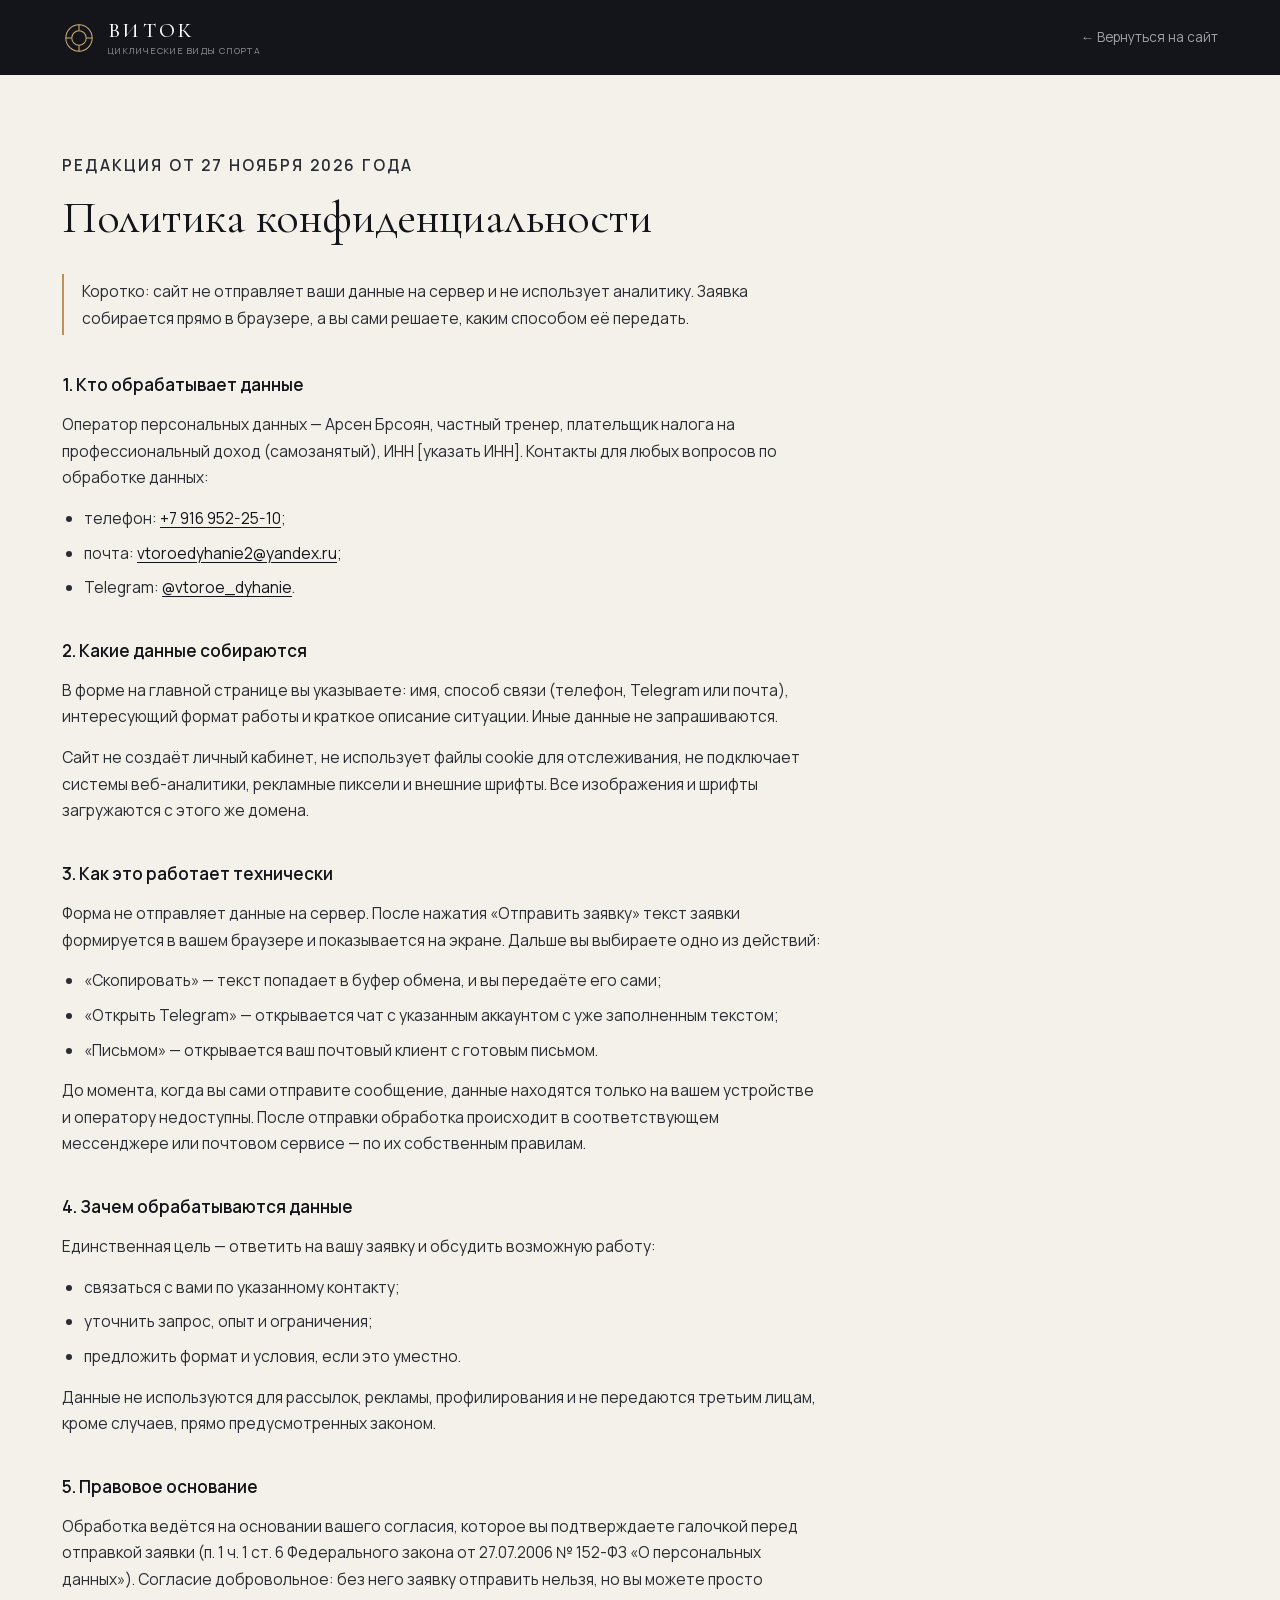
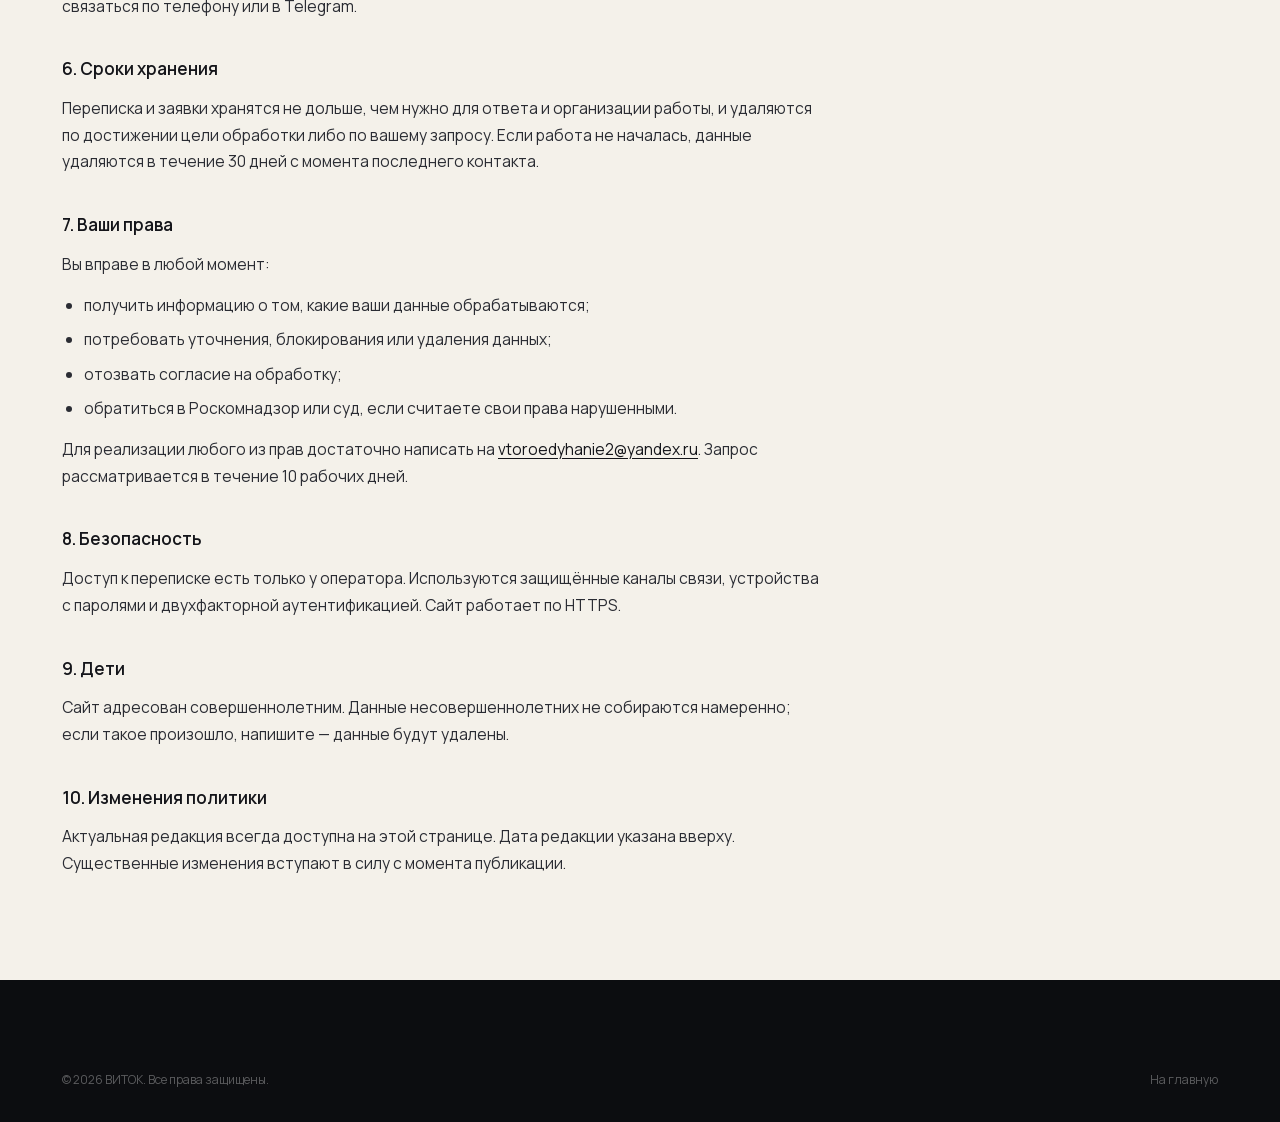
==== privacy.html @ d2809d78 "feat: лендинг ВИТОК — индивидуальная школа циклических видов спорта" ====
<!DOCTYPE html>
<html lang="ru">
<head>
<meta charset="utf-8">
<meta name="viewport" content="width=device-width, initial-scale=1">
<title>Политика конфиденциальности — ВИТОК</title>
<meta name="description" content="Как школа ВИТОК обращается с персональными данными: что собирается, зачем, сколько хранится и как отозвать согласие.">
<meta name="theme-color" content="#101113">
<meta name="robots" content="noindex, follow">
<link rel="icon" href="assets/favicon.svg" type="image/svg+xml">
<link rel="preload" href="assets/fonts/manrope-400-cyr.woff2" as="font" type="font/woff2" crossorigin>
<link rel="preload" href="assets/fonts/cormorant-garamond-400-cyr.woff2" as="font" type="font/woff2" crossorigin>
<link rel="stylesheet" href="assets/fonts/fonts.css">
<link rel="stylesheet" href="assets/css/style.css">
</head>
<body>

<header class="legal-head">
  <div class="wrap">
    <a class="brand" href="index.html" aria-label="ВИТОК — на главную">
      <span class="brand__mark" aria-hidden="true">
        <svg viewBox="0 0 40 40" fill="none" stroke="currentColor" stroke-width="1.2">
          <circle cx="20" cy="20" r="15.5"/>
          <circle cx="20" cy="20" r="8.5"/>
          <path d="M20 4.5v7M20 28.5v7M4.5 20h7M28.5 20h7"/>
        </svg>
      </span>
      <span class="brand__text">
        <span class="brand__name">ВИТОК</span>
        <span class="brand__sub">циклические виды спорта</span>
      </span>
    </a>
    <a class="legal-back" href="index.html">← Вернуться на сайт</a>
  </div>
</header>

<main class="legal" id="main">
  <div class="wrap">
    <div class="legal__body">
      <p class="legal__date">Редакция от 27 ноября 2026 года</p>
      <h1>Политика конфиденциальности</h1>

      <p class="legal__note">
        Коротко: сайт не отправляет ваши данные на сервер и не использует аналитику.
        Заявка собирается прямо в браузере, а вы сами решаете, каким способом её передать.
      </p>

      <h2>1. Кто обрабатывает данные</h2>
      <p>
        Оператор персональных данных — Арсен Брсоян, частный тренер, плательщик налога
        на профессиональный доход (самозанятый), ИНН [указать ИНН]. Контакты для любых
        вопросов по обработке данных:
      </p>
      <ul>
        <li>телефон: <a href="tel:+79169522510">+7 916 952-25-10</a>;</li>
        <li>почта: <a href="mailto:vtoroedyhanie2@yandex.ru">vtoroedyhanie2@yandex.ru</a>;</li>
        <li>Telegram: <a href="https://t.me/vtoroe_dyhanie" target="_blank" rel="noopener">@vtoroe_dyhanie</a>.</li>
      </ul>

      <h2>2. Какие данные собираются</h2>
      <p>
        В форме на главной странице вы указываете: имя, способ связи (телефон, Telegram
        или почта), интересующий формат работы и краткое описание ситуации. Иные данные
        не запрашиваются.
      </p>
      <p>
        Сайт не создаёт личный кабинет, не использует файлы cookie для отслеживания,
        не подключает системы веб-аналитики, рекламные пиксели и внешние шрифты.
        Все изображения и шрифты загружаются с этого же домена.
      </p>

      <h2>3. Как это работает технически</h2>
      <p>
        Форма не отправляет данные на сервер. После нажатия «Отправить заявку» текст
        заявки формируется в вашем браузере и показывается на экране. Дальше вы выбираете
        одно из действий:
      </p>
      <ul>
        <li>«Скопировать» — текст попадает в буфер обмена, и вы передаёте его сами;</li>
        <li>«Открыть Telegram» — открывается чат с указанным аккаунтом с уже заполненным текстом;</li>
        <li>«Письмом» — открывается ваш почтовый клиент с готовым письмом.</li>
      </ul>
      <p>
        До момента, когда вы сами отправите сообщение, данные находятся только на вашем
        устройстве и оператору недоступны. После отправки обработка происходит в
        соответствующем мессенджере или почтовом сервисе — по их собственным правилам.
      </p>

      <h2>4. Зачем обрабатываются данные</h2>
      <p>Единственная цель — ответить на вашу заявку и обсудить возможную работу:</p>
      <ul>
        <li>связаться с вами по указанному контакту;</li>
        <li>уточнить запрос, опыт и ограничения;</li>
        <li>предложить формат и условия, если это уместно.</li>
      </ul>
      <p>
        Данные не используются для рассылок, рекламы, профилирования и не передаются
        третьим лицам, кроме случаев, прямо предусмотренных законом.
      </p>

      <h2>5. Правовое основание</h2>
      <p>
        Обработка ведётся на основании вашего согласия, которое вы подтверждаете галочкой
        перед отправкой заявки (п. 1 ч. 1 ст. 6 Федерального закона от 27.07.2006 № 152-ФЗ
        «О персональных данных»). Согласие добровольное: без него заявку отправить нельзя,
        но вы можете просто связаться по телефону или в Telegram.
      </p>

      <h2>6. Сроки хранения</h2>
      <p>
        Переписка и заявки хранятся не дольше, чем нужно для ответа и организации работы,
        и удаляются по достижении цели обработки либо по вашему запросу. Если работа не
        началась, данные удаляются в течение 30 дней с момента последнего контакта.
      </p>

      <h2>7. Ваши права</h2>
      <p>Вы вправе в любой момент:</p>
      <ul>
        <li>получить информацию о том, какие ваши данные обрабатываются;</li>
        <li>потребовать уточнения, блокирования или удаления данных;</li>
        <li>отозвать согласие на обработку;</li>
        <li>обратиться в Роскомнадзор или суд, если считаете свои права нарушенными.</li>
      </ul>
      <p>
        Для реализации любого из прав достаточно написать на
        <a href="mailto:vtoroedyhanie2@yandex.ru">vtoroedyhanie2@yandex.ru</a>. Запрос
        рассматривается в течение 10 рабочих дней.
      </p>

      <h2>8. Безопасность</h2>
      <p>
        Доступ к переписке есть только у оператора. Используются защищённые каналы связи,
        устройства с паролями и двухфакторной аутентификацией. Сайт работает по HTTPS.
      </p>

      <h2>9. Дети</h2>
      <p>
        Сайт адресован совершеннолетним. Данные несовершеннолетних не собираются
        намеренно; если такое произошло, напишите — данные будут удалены.
      </p>

      <h2>10. Изменения политики</h2>
      <p>
        Актуальная редакция всегда доступна на этой странице. Дата редакции указана вверху.
        Существенные изменения вступают в силу с момента публикации.
      </p>
    </div>
  </div>
</main>

<footer class="footer">
  <div class="wrap">
    <div class="footer__bottom">
      <p>© 2026 ВИТОК. Все права защищены.</p>
      <a href="index.html">На главную</a>
    </div>
  </div>
</footer>

</body>
</html>
---- assets/fonts/fonts.css ----
@font-face {
  font-family: 'Cormorant Garamond';
  font-style: normal;
  font-weight: 300;
  font-display: swap;
  src: url('../fonts/cormorant-garamond-300-cyr.woff2') format('woff2');
  unicode-range: U+0301, U+0400-045F, U+0490-0491, U+04B0-04B1, U+2116;
}

@font-face {
  font-family: 'Cormorant Garamond';
  font-style: normal;
  font-weight: 300;
  font-display: swap;
  src: url('../fonts/cormorant-garamond-300-lat.woff2') format('woff2');
  unicode-range: U+0000-00FF, U+0131, U+0152-0153, U+02BB-02BC, U+02C6, U+02DA, U+02DC, U+0304, U+0308, U+0329, U+2000-206F, U+20AC, U+2122, U+2191, U+2193, U+2212, U+2215, U+FEFF, U+FFFD;
}

@font-face {
  font-family: 'Cormorant Garamond';
  font-style: normal;
  font-weight: 400;
  font-display: swap;
  src: url('../fonts/cormorant-garamond-400-cyr.woff2') format('woff2');
  unicode-range: U+0301, U+0400-045F, U+0490-0491, U+04B0-04B1, U+2116;
}

@font-face {
  font-family: 'Cormorant Garamond';
  font-style: normal;
  font-weight: 400;
  font-display: swap;
  src: url('../fonts/cormorant-garamond-400-lat.woff2') format('woff2');
  unicode-range: U+0000-00FF, U+0131, U+0152-0153, U+02BB-02BC, U+02C6, U+02DA, U+02DC, U+0304, U+0308, U+0329, U+2000-206F, U+20AC, U+2122, U+2191, U+2193, U+2212, U+2215, U+FEFF, U+FFFD;
}

@font-face {
  font-family: 'Cormorant Garamond';
  font-style: normal;
  font-weight: 500;
  font-display: swap;
  src: url('../fonts/cormorant-garamond-500-cyr.woff2') format('woff2');
  unicode-range: U+0301, U+0400-045F, U+0490-0491, U+04B0-04B1, U+2116;
}

@font-face {
  font-family: 'Cormorant Garamond';
  font-style: normal;
  font-weight: 500;
  font-display: swap;
  src: url('../fonts/cormorant-garamond-500-lat.woff2') format('woff2');
  unicode-range: U+0000-00FF, U+0131, U+0152-0153, U+02BB-02BC, U+02C6, U+02DA, U+02DC, U+0304, U+0308, U+0329, U+2000-206F, U+20AC, U+2122, U+2191, U+2193, U+2212, U+2215, U+FEFF, U+FFFD;
}

@font-face {
  font-family: 'Cormorant Garamond';
  font-style: normal;
  font-weight: 600;
  font-display: swap;
  src: url('../fonts/cormorant-garamond-600-cyr.woff2') format('woff2');
  unicode-range: U+0301, U+0400-045F, U+0490-0491, U+04B0-04B1, U+2116;
}

@font-face {
  font-family: 'Cormorant Garamond';
  font-style: normal;
  font-weight: 600;
  font-display: swap;
  src: url('../fonts/cormorant-garamond-600-lat.woff2') format('woff2');
  unicode-range: U+0000-00FF, U+0131, U+0152-0153, U+02BB-02BC, U+02C6, U+02DA, U+02DC, U+0304, U+0308, U+0329, U+2000-206F, U+20AC, U+2122, U+2191, U+2193, U+2212, U+2215, U+FEFF, U+FFFD;
}

@font-face {
  font-family: 'Manrope';
  font-style: normal;
  font-weight: 300;
  font-display: swap;
  src: url('../fonts/manrope-300-cyr.woff2') format('woff2');
  unicode-range: U+0301, U+0400-045F, U+0490-0491, U+04B0-04B1, U+2116;
}

@font-face {
  font-family: 'Manrope';
  font-style: normal;
  font-weight: 300;
  font-display: swap;
  src: url('../fonts/manrope-300-lat.woff2') format('woff2');
  unicode-range: U+0000-00FF, U+0131, U+0152-0153, U+02BB-02BC, U+02C6, U+02DA, U+02DC, U+0304, U+0308, U+0329, U+2000-206F, U+20AC, U+2122, U+2191, U+2193, U+2212, U+2215, U+FEFF, U+FFFD;
}

@font-face {
  font-family: 'Manrope';
  font-style: normal;
  font-weight: 400;
  font-display: swap;
  src: url('../fonts/manrope-400-cyr.woff2') format('woff2');
  unicode-range: U+0301, U+0400-045F, U+0490-0491, U+04B0-04B1, U+2116;
}

@font-face {
  font-family: 'Manrope';
  font-style: normal;
  font-weight: 400;
  font-display: swap;
  src: url('../fonts/manrope-400-lat.woff2') format('woff2');
  unicode-range: U+0000-00FF, U+0131, U+0152-0153, U+02BB-02BC, U+02C6, U+02DA, U+02DC, U+0304, U+0308, U+0329, U+2000-206F, U+20AC, U+2122, U+2191, U+2193, U+2212, U+2215, U+FEFF, U+FFFD;
}

@font-face {
  font-family: 'Manrope';
  font-style: normal;
  font-weight: 500;
  font-display: swap;
  src: url('../fonts/manrope-500-cyr.woff2') format('woff2');
  unicode-range: U+0301, U+0400-045F, U+0490-0491, U+04B0-04B1, U+2116;
}

@font-face {
  font-family: 'Manrope';
  font-style: normal;
  font-weight: 500;
  font-display: swap;
  src: url('../fonts/manrope-500-lat.woff2') format('woff2');
  unicode-range: U+0000-00FF, U+0131, U+0152-0153, U+02BB-02BC, U+02C6, U+02DA, U+02DC, U+0304, U+0308, U+0329, U+2000-206F, U+20AC, U+2122, U+2191, U+2193, U+2212, U+2215, U+FEFF, U+FFFD;
}

@font-face {
  font-family: 'Manrope';
  font-style: normal;
  font-weight: 600;
  font-display: swap;
  src: url('../fonts/manrope-600-cyr.woff2') format('woff2');
  unicode-range: U+0301, U+0400-045F, U+0490-0491, U+04B0-04B1, U+2116;
}

@font-face {
  font-family: 'Manrope';
  font-style: normal;
  font-weight: 600;
  font-display: swap;
  src: url('../fonts/manrope-600-lat.woff2') format('woff2');
  unicode-range: U+0000-00FF, U+0131, U+0152-0153, U+02BB-02BC, U+02C6, U+02DA, U+02DC, U+0304, U+0308, U+0329, U+2000-206F, U+20AC, U+2122, U+2191, U+2193, U+2212, U+2215, U+FEFF, U+FFFD;
}

@font-face {
  font-family: 'Manrope';
  font-style: normal;
  font-weight: 700;
  font-display: swap;
  src: url('../fonts/manrope-700-cyr.woff2') format('woff2');
  unicode-range: U+0301, U+0400-045F, U+0490-0491, U+04B0-04B1, U+2116;
}

@font-face {
  font-family: 'Manrope';
  font-style: normal;
  font-weight: 700;
  font-display: swap;
  src: url('../fonts/manrope-700-lat.woff2') format('woff2');
  unicode-range: U+0000-00FF, U+0131, U+0152-0153, U+02BB-02BC, U+02C6, U+02DA, U+02DC, U+0304, U+0308, U+0329, U+2000-206F, U+20AC, U+2122, U+2191, U+2193, U+2212, U+2215, U+FEFF, U+FFFD;
}
---- assets/css/style.css ----
/* ВИТОК — школа циклических видов спорта */

:root {
  --ink: #14151a;
  --ink-2: #1b1d23;
  --ink-3: #23262d;
  --paper: #f4f1ea;
  --paper-2: #eae5da;
  --brass: #b8925a;
  --brass-l: #d0ac74;
  --text: #2a2c33;
  --muted: #6b6f7a;
  --muted-l: #9aa0ab;
  --line: rgba(20, 21, 26, 0.12);
  --line-l: rgba(255, 255, 255, 0.12);
  --wrap: 1220px;
  --serif: 'Cormorant Garamond', 'Times New Roman', serif;
  --sans: 'Manrope', -apple-system, BlinkMacSystemFont, 'Segoe UI', sans-serif;
}

* { box-sizing: border-box; }

html { scroll-behavior: smooth; }

body {
  margin: 0;
  background: var(--paper);
  color: var(--text);
  font-family: var(--sans);
  font-size: 17px;
  line-height: 1.65;
  font-weight: 400;
  -webkit-font-smoothing: antialiased;
  overflow-x: hidden;
}

img { max-width: 100%; display: block; }

a { color: inherit; text-decoration: none; }

button { font: inherit; cursor: pointer; }

::selection { background: var(--brass); color: #fff; }

.skip {
  position: absolute;
  left: -9999px;
  top: 0;
  background: var(--ink);
  color: #fff;
  padding: 12px 20px;
  z-index: 999;
}
.skip:focus { left: 12px; top: 12px; }

/* ---------- Типографика ---------- */

.eyebrow {
  font-size: 11px;
  letter-spacing: 0.22em;
  text-transform: uppercase;
  color: var(--brass);
  font-weight: 600;
  margin: 0 0 22px;
}

.eyebrow--light { color: var(--brass-l); }

.h2 {
  font-family: var(--serif);
  font-weight: 400;
  font-size: clamp(30px, 4vw, 52px);
  line-height: 1.1;
  letter-spacing: -0.01em;
  margin: 0;
  color: var(--ink);
}

.section--dark .h2 { color: #fff; }

.section__lead {
  max-width: 620px;
  margin: 24px 0 0;
  color: var(--muted);
  font-size: 17px;
  line-height: 1.7;
}

.section--dark .section__lead { color: var(--muted-l); }

/* ---------- Сетка ---------- */

.wrap {
  width: 100%;
  max-width: var(--wrap);
  margin: 0 auto;
  padding: 0 32px;
}

.wrap--narrow { max-width: 900px; }

.section {
  padding: clamp(72px, 9vw, 132px) 0;
  position: relative;
}

.section--dark {
  background: var(--ink);
  color: #d8dae0;
}

.section--dark .card p { color: var(--muted-l); }

.section--paper { background: var(--paper-2); }

.section__head { margin-bottom: clamp(44px, 5vw, 72px); }

/* ---------- Хедер ---------- */

.header {
  position: fixed;
  inset: 0 0 auto 0;
  z-index: 100;
  transition: background 0.35s ease, box-shadow 0.35s ease, border-color 0.35s ease;
  border-bottom: 1px solid transparent;
}

.header__inner {
  max-width: var(--wrap);
  margin: 0 auto;
  padding: 20px 32px;
  display: flex;
  align-items: center;
  gap: 32px;
  transition: padding 0.35s ease;
}

.header.is-solid {
  background: rgba(20, 21, 26, 0.94);
  backdrop-filter: blur(14px);
  border-bottom-color: var(--line-l);
}

.header.is-solid .header__inner { padding-top: 13px; padding-bottom: 13px; }

.brand {
  display: flex;
  align-items: center;
  gap: 12px;
  color: #fff;
  flex-shrink: 0;
}

.brand__mark {
  width: 34px;
  height: 34px;
  color: var(--brass-l);
  flex-shrink: 0;
}

.brand__mark svg { width: 100%; height: 100%; }

.brand__text { display: flex; flex-direction: column; line-height: 1; }

.brand__name {
  font-family: var(--serif);
  font-size: 21px;
  letter-spacing: 0.16em;
  font-weight: 500;
}

.brand__sub {
  font-size: 9px;
  letter-spacing: 0.14em;
  text-transform: uppercase;
  color: rgba(255, 255, 255, 0.5);
  margin-top: 5px;
}

.nav {
  display: flex;
  align-items: center;
  gap: 26px;
  margin-left: auto;
}

.nav a {
  font-size: 13.5px;
  color: rgba(255, 255, 255, 0.72);
  transition: color 0.2s;
  letter-spacing: 0.01em;
}

.nav a:hover { color: #fff; }

.nav__cta {
  border: 1px solid rgba(208, 172, 116, 0.55);
  padding: 10px 20px;
  color: var(--brass-l) !important;
  transition: background 0.25s, color 0.25s;
  font-size: 13px !important;
}

.nav__cta:hover {
  background: var(--brass);
  color: #fff !important;
  border-color: var(--brass);
}

.header__phone {
  color: rgba(255, 255, 255, 0.62);
  font-size: 13.5px;
  white-space: nowrap;
  letter-spacing: 0.02em;
}

.burger {
  display: none;
  width: 44px;
  height: 44px;
  border: 0;
  background: none;
  padding: 0;
  position: relative;
  margin-left: auto;
}

.burger span {
  position: absolute;
  left: 11px;
  right: 11px;
  height: 1px;
  background: #fff;
  transition: transform 0.3s, opacity 0.3s;
}

.burger span:first-child { top: 19px; }
.burger span:last-child { top: 25px; }

.burger[aria-expanded="true"] span:first-child { transform: translateY(3px) rotate(45deg); }
.burger[aria-expanded="true"] span:last-child { transform: translateY(-3px) rotate(-45deg); }

/* ---------- Hero ---------- */

.hero {
  position: relative;
  min-height: 100svh;
  display: flex;
  align-items: flex-end;
  padding: 160px 0 56px;
  overflow: hidden;
  background: var(--ink);
}

.hero__media {
  position: absolute;
  inset: 0;
}

.hero__media img {
  width: 100%;
  height: 100%;
  object-fit: cover;
  object-position: center 42%;
  transform: scale(1.04);
  animation: heroZoom 24s ease-out forwards;
}

@keyframes heroZoom {
  from { transform: scale(1.12); }
  to { transform: scale(1); }
}

.hero__veil {
  position: absolute;
  inset: 0;
  background:
    linear-gradient(180deg, rgba(12, 13, 16, 0.82) 0%, rgba(12, 13, 16, 0.38) 34%, rgba(12, 13, 16, 0.72) 78%, rgba(12, 13, 16, 0.95) 100%),
    linear-gradient(90deg, rgba(12, 13, 16, 0.78) 0%, rgba(12, 13, 16, 0.15) 62%, rgba(12, 13, 16, 0.5) 100%);
}

.hero__inner {
  position: relative;
  z-index: 2;
  max-width: var(--wrap);
  margin: 0 auto;
  padding: 0 32px;
  width: 100%;
}

.hero__title {
  font-family: var(--serif);
  font-weight: 400;
  font-size: clamp(38px, 6.6vw, 86px);
  line-height: 1.02;
  letter-spacing: -0.02em;
  color: #fff;
  margin: 0 0 30px;
  max-width: 15ch;
}

.hero__lead {
  max-width: 560px;
  color: rgba(255, 255, 255, 0.78);
  font-size: clamp(15px, 1.4vw, 18px);
  line-height: 1.65;
  margin: 0 0 38px;
}

.hero__actions {
  display: flex;
  gap: 14px;
  flex-wrap: wrap;
  margin-bottom: 64px;
}

.hero__stats {
  display: grid;
  grid-template-columns: repeat(4, 1fr);
  gap: 24px;
  margin: 0;
  padding-top: 30px;
  border-top: 1px solid rgba(255, 255, 255, 0.16);
  max-width: 860px;
}

.hero__stats dt {
  font-family: var(--serif);
  font-size: clamp(24px, 2.4vw, 34px);
  color: var(--brass-l);
  line-height: 1;
  margin-bottom: 8px;
}

.hero__stats dd {
  margin: 0;
  font-size: 12.5px;
  color: rgba(255, 255, 255, 0.55);
  line-height: 1.45;
}

.hero__scroll {
  position: absolute;
  right: 32px;
  bottom: 56px;
  z-index: 2;
  display: flex;
  flex-direction: column;
  align-items: center;
  gap: 12px;
  color: rgba(255, 255, 255, 0.4);
  font-size: 10px;
  letter-spacing: 0.2em;
  text-transform: uppercase;
}

.hero__scroll i {
  display: block;
  width: 1px;
  height: 56px;
  background: linear-gradient(180deg, var(--brass-l), transparent);
  animation: scrollLine 2.4s ease-in-out infinite;
}

@keyframes scrollLine {
  0%, 100% { opacity: 0.3; transform: scaleY(0.7); transform-origin: top; }
  50% { opacity: 1; transform: scaleY(1); transform-origin: top; }
}

/* ---------- Кнопки ---------- */

.btn {
  display: inline-flex;
  align-items: center;
  justify-content: center;
  gap: 10px;
  padding: 16px 32px;
  font-size: 14px;
  letter-spacing: 0.04em;
  border: 1px solid transparent;
  transition: background 0.25s, color 0.25s, border-color 0.25s, transform 0.25s;
  white-space: nowrap;
  text-align: center;
}

.btn--brass {
  background: var(--brass);
  color: #fff;
  border-color: var(--brass);
}

.btn--brass:hover { background: #a37e4a; border-color: #a37e4a; }

.btn--ghost {
  border-color: rgba(255, 255, 255, 0.34);
  color: #fff;
}

.btn--ghost:hover { background: rgba(255, 255, 255, 0.1); border-color: rgba(255, 255, 255, 0.6); }

.btn--line {
  border-color: var(--line);
  color: var(--ink);
}

.btn--line:hover { background: var(--ink); color: #fff; border-color: var(--ink); }

.btn--wide { width: 100%; }

/* ---------- Секция «кому» ---------- */

.split {
  display: grid;
  grid-template-columns: 1.15fr 0.85fr;
  gap: clamp(32px, 5vw, 80px);
}

.split__label {
  font-size: 11px;
  letter-spacing: 0.2em;
  text-transform: uppercase;
  color: var(--brass);
  font-weight: 600;
  margin: 0 0 26px;
  padding-bottom: 14px;
  border-bottom: 1px solid var(--line);
}

.check, .cross { list-style: none; margin: 0; padding: 0; }

.check li, .cross li {
  position: relative;
  padding-left: 30px;
  margin-bottom: 18px;
  font-size: 16.5px;
  line-height: 1.55;
}

.check li::before {
  content: "";
  position: absolute;
  left: 0;
  top: 10px;
  width: 14px;
  height: 1px;
  background: var(--brass);
}

.cross li { color: var(--muted); }

.cross li::before {
  content: "—";
  position: absolute;
  left: 0;
  top: 0;
  color: var(--muted-l);
}

.split__col--muted { padding-left: clamp(0px, 3vw, 44px); border-left: 1px solid var(--line); }

.split__note {
  margin: 30px 0 0;
  font-size: 15px;
  color: var(--muted);
  line-height: 1.6;
  padding-left: 30px;
  border-left: 2px solid var(--brass);
}

/* ---------- Сетки карточек ---------- */

.grid { display: grid; gap: 1px; background: var(--line-l); }

.section--dark .grid { background: rgba(255, 255, 255, 0.1); }

.grid--3 { grid-template-columns: repeat(3, 1fr); }
.grid--2 { grid-template-columns: repeat(2, 1fr); }

.card {
  background: var(--ink);
  padding: clamp(28px, 3vw, 44px);
  transition: background 0.3s;
}

.card--dark { background: var(--ink); }

.card--dark:hover { background: var(--ink-2); }

.card__num {
  display: block;
  font-family: var(--serif);
  font-size: 15px;
  color: var(--brass);
  letter-spacing: 0.1em;
  margin-bottom: 22px;
}

.card h3 {
  font-family: var(--serif);
  font-weight: 400;
  font-size: clamp(21px, 2vw, 26px);
  line-height: 1.25;
  margin: 0 0 14px;
  color: #fff;
  letter-spacing: -0.005em;
}

.card p {
  margin: 0;
  font-size: 15px;
  line-height: 1.65;
}

/* ---------- Таблица параллелей ---------- */

.table {
  border-top: 1px solid var(--line);
}

.table__row {
  display: grid;
  grid-template-columns: 1fr 1fr;
  gap: 32px;
  padding: 20px 0;
  border-bottom: 1px solid var(--line);
  font-size: 15.5px;
  align-items: baseline;
}

.table__row span:first-child {
  font-family: var(--serif);
  font-size: clamp(17px, 1.6vw, 21px);
  color: var(--ink);
}

.table__row span:last-child { color: var(--muted); }

.table__row--head {
  padding: 0 0 14px;
  border-bottom: 0;
  font-size: 10.5px;
  letter-spacing: 0.2em;
  text-transform: uppercase;
  color: var(--brass);
  font-weight: 600;
}

.table__row--head span {
  font-family: var(--sans) !important;
  font-size: 10.5px !important;
  color: var(--brass) !important;
  letter-spacing: 0.2em;
}

.table__foot {
  margin: 34px 0 0;
  font-family: var(--serif);
  font-size: clamp(19px, 2vw, 26px);
  line-height: 1.4;
  color: var(--ink);
  max-width: 720px;
}

/* ---------- Дисциплины ---------- */

.disc {
  display: grid;
  gap: clamp(20px, 3vw, 34px);
}

.disc__item {
  display: grid;
  grid-template-columns: 1fr 1fr;
  background: var(--paper);
  overflow: hidden;
  min-height: 340px;
}

.disc__item:nth-child(even) .disc__media { order: 2; }

.disc__media {
  position: relative;
  overflow: hidden;
  background: var(--ink-2);
}

.disc__media img {
  width: 100%;
  height: 100%;
  object-fit: cover;
  transition: transform 0.9s cubic-bezier(0.2, 0.6, 0.2, 1);
}

.disc__item:hover .disc__media img { transform: scale(1.05); }

.disc__place {
  position: absolute;
  left: 16px;
  bottom: 16px;
  z-index: 2;
  margin: 0;
  padding: 7px 12px;
  font-size: 11px;
  font-weight: 600;
  letter-spacing: 0.14em;
  text-transform: uppercase;
  color: #f4f1ea;
  background: rgba(20, 21, 26, 0.72);
  backdrop-filter: blur(6px);
  pointer-events: none;
}

.disc__body {
  padding: clamp(28px, 4vw, 60px);
  display: flex;
  flex-direction: column;
  justify-content: center;
}

.disc__body h3 {
  font-family: var(--serif);
  font-weight: 400;
  font-size: clamp(26px, 3vw, 40px);
  margin: 0 0 18px;
  line-height: 1.1;
  color: var(--ink);
}

.disc__body p {
  margin: 0 0 16px;
  font-size: 16px;
  line-height: 1.65;
  color: var(--muted);
  max-width: 46ch;
}

.disc__meta {
  margin: 0 !important;
  font-size: 12px !important;
  letter-spacing: 0.16em;
  text-transform: uppercase;
  color: var(--brass) !important;
  font-weight: 600;
  padding-top: 18px;
  border-top: 1px solid var(--line);
  max-width: 100% !important;
}

/* ---------- Шаги ---------- */

.steps {
  list-style: none;
  margin: 0;
  padding: 0;
  border-top: 1px solid var(--line);
}

.steps__item {
  display: grid;
  grid-template-columns: 90px 1fr;
  gap: clamp(16px, 3vw, 48px);
  padding: clamp(28px, 3.4vw, 44px) 0;
  border-bottom: 1px solid var(--line);
}

.steps__num {
  font-family: var(--serif);
  font-size: 15px;
  color: var(--brass);
  letter-spacing: 0.12em;
  padding-top: 6px;
}

.steps__body h3 {
  font-family: var(--serif);
  font-weight: 400;
  font-size: clamp(22px, 2.4vw, 30px);
  margin: 0 0 8px;
  color: var(--ink);
  line-height: 1.2;
}

.steps__time {
  font-size: 11.5px;
  letter-spacing: 0.14em;
  text-transform: uppercase;
  color: var(--muted-l);
  margin: 0 0 16px;
}

.steps__body p:last-child {
  margin: 0;
  color: var(--muted);
  font-size: 16px;
  line-height: 1.68;
  max-width: 68ch;
}

.method__note {
  margin-top: clamp(40px, 5vw, 64px);
  padding: clamp(28px, 3.4vw, 44px);
  background: var(--ink);
  color: #d8dae0;
}

.method__note h3 {
  font-family: var(--serif);
  font-weight: 400;
  font-size: clamp(21px, 2.2vw, 28px);
  color: #fff;
  margin: 0 0 26px;
}

.method__cols {
  display: grid;
  grid-template-columns: 1fr 1fr;
  gap: 24px 48px;
}

.check--tight li { color: var(--muted-l); font-size: 15px; margin-bottom: 14px; }

/* ---------- Цены ---------- */

.prices {
  display: grid;
  grid-template-columns: repeat(3, 1fr);
  gap: 20px;
  align-items: start;
}

.price {
  background: var(--paper);
  padding: clamp(28px, 3vw, 40px);
  border: 1px solid rgba(20, 21, 26, 0.09);
  display: flex;
  flex-direction: column;
  height: 100%;
  position: relative;
  transition: transform 0.3s, box-shadow 0.3s;
}

.price:hover { transform: translateY(-3px); box-shadow: 0 20px 50px -28px rgba(20, 21, 26, 0.45); }

.price--feature {
  background: var(--ink);
  color: #d8dae0;
  border-color: var(--ink);
}

.price__badge {
  position: absolute;
  top: -11px;
  left: clamp(28px, 3vw, 40px);
  background: var(--brass);
  color: #fff;
  font-size: 10px;
  letter-spacing: 0.16em;
  text-transform: uppercase;
  padding: 5px 12px;
  margin: 0;
  font-weight: 600;
}

.price__name {
  font-family: var(--serif);
  font-weight: 400;
  font-size: 27px;
  margin: 0 0 18px;
  color: var(--ink);
  line-height: 1.1;
}

.price--feature .price__name { color: #fff; }

.price__sum {
  font-family: var(--serif);
  font-size: clamp(32px, 3.4vw, 44px);
  line-height: 1;
  margin: 0 0 8px;
  color: var(--brass);
}

.price__term {
  font-size: 13px;
  color: var(--muted);
  margin: 0 0 26px;
  padding-bottom: 24px;
  border-bottom: 1px solid var(--line);
}

.price--feature .price__term { color: var(--muted-l); border-bottom-color: var(--line-l); }

.price__list {
  list-style: none;
  margin: 0 0 30px;
  padding: 0;
  flex: 1;
}

.price__list li {
  position: relative;
  padding-left: 22px;
  font-size: 14.5px;
  line-height: 1.55;
  margin-bottom: 13px;
  color: var(--muted);
}

.price--feature .price__list li { color: var(--muted-l); }

.price__list li::before {
  content: "";
  position: absolute;
  left: 0;
  top: 9px;
  width: 9px;
  height: 1px;
  background: var(--brass);
}

.price--feature .btn--brass { border-color: var(--brass); }

.prices__foot {
  display: grid;
  grid-template-columns: 1fr 1fr;
  gap: 24px 48px;
  margin-top: clamp(36px, 4vw, 52px);
  padding-top: 30px;
  border-top: 1px solid var(--line);
}

.prices__foot p {
  margin: 0;
  font-size: 14.5px;
  line-height: 1.6;
  color: var(--muted);
}

.prices__foot strong { color: var(--ink); font-weight: 600; }

/* ---------- Обо мне ---------- */

.about {
  display: grid;
  grid-template-columns: 0.85fr 1.15fr;
  gap: clamp(32px, 5vw, 76px);
  align-items: start;
}

.about__media { position: sticky; top: 110px; }

.about__media img {
  width: 100%;
  aspect-ratio: 4 / 5;
  object-fit: cover;
  object-position: center 30%;
  filter: saturate(0.95);
}

.about__caption {
  font-size: 11.5px;
  letter-spacing: 0.14em;
  text-transform: uppercase;
  color: var(--muted-l);
  margin: 16px 0 0;
}

.about__body .h2 { margin-bottom: 28px; }

.about__body > p {
  color: var(--muted);
  font-size: 16.5px;
  line-height: 1.72;
  margin: 0 0 18px;
  max-width: 62ch;
}

.about__facts {
  display: grid;
  grid-template-columns: 1fr 1fr;
  gap: 1px;
  background: var(--line);
  margin: 34px 0 0;
  border: 1px solid var(--line);
}

.about__facts > div { background: var(--paper); padding: 22px 24px; }

.about__facts dt {
  font-family: var(--serif);
  font-size: 30px;
  color: var(--brass);
  line-height: 1;
  margin-bottom: 8px;
}

.about__facts dd {
  margin: 0;
  font-size: 13px;
  color: var(--muted);
  line-height: 1.5;
}

.about__note {
  font-size: 13.5px !important;
  color: var(--muted-l) !important;
  border-left: 2px solid var(--line);
  padding-left: 16px;
  margin-top: 28px !important;
}

/* ---------- Принципы ---------- */

.principles {
  display: grid;
  grid-template-columns: repeat(3, 1fr);
  gap: 1px;
  background: rgba(255, 255, 255, 0.1);
}

.principles__item {
  background: var(--ink);
  padding: clamp(24px, 2.6vw, 36px);
  transition: background 0.3s;
}

.principles__item:hover { background: var(--ink-2); }

.principles__item span {
  display: block;
  font-family: var(--serif);
  font-size: clamp(20px, 2vw, 25px);
  color: #fff;
  margin-bottom: 10px;
  text-decoration: line-through;
  text-decoration-color: var(--brass);
  text-decoration-thickness: 1px;
}

.principles__item p {
  margin: 0;
  font-size: 14.5px;
  line-height: 1.6;
  color: var(--muted-l);
}

/* ---------- FAQ ---------- */

.faq { border-top: 1px solid var(--line); }

.faq__item { border-bottom: 1px solid var(--line); }

.faq__q {
  width: 100%;
  background: none;
  border: 0;
  padding: 24px 44px 24px 0;
  text-align: left;
  display: flex;
  align-items: baseline;
  justify-content: space-between;
  gap: 24px;
  font-family: var(--serif);
  font-size: clamp(18px, 1.9vw, 23px);
  color: var(--ink);
  line-height: 1.35;
  position: relative;
  transition: color 0.2s;
}

.faq__q:hover { color: var(--brass); }

.faq__q i {
  position: absolute;
  right: 6px;
  top: 50%;
  width: 13px;
  height: 13px;
  margin-top: -6px;
  flex-shrink: 0;
}

.faq__q i::before,
.faq__q i::after {
  content: "";
  position: absolute;
  background: var(--brass);
  transition: transform 0.3s, opacity 0.3s;
}

.faq__q i::before { left: 0; right: 0; top: 6px; height: 1px; }
.faq__q i::after { top: 0; bottom: 0; left: 6px; width: 1px; }

.faq__q[aria-expanded="true"] i::after { transform: scaleY(0); opacity: 0; }

.faq__a {
  overflow: hidden;
  max-height: 0;
  transition: max-height 0.42s cubic-bezier(0.3, 0.7, 0.2, 1);
}

.faq__a p {
  margin: 0;
  padding: 0 60px 28px 0;
  color: var(--muted);
  font-size: 16px;
  line-height: 1.7;
  max-width: 70ch;
}

/* ---------- Контакт ---------- */

.section--contact {
  background: var(--ink);
  color: #d8dae0;
  position: relative;
  overflow: hidden;
}

.section--contact::before {
  content: "";
  position: absolute;
  right: -160px;
  top: -160px;
  width: 520px;
  height: 520px;
  border: 1px solid rgba(184, 146, 90, 0.16);
  border-radius: 50%;
  pointer-events: none;
}

.section--contact::after {
  content: "";
  position: absolute;
  right: -60px;
  top: -60px;
  width: 320px;
  height: 320px;
  border: 1px solid rgba(184, 146, 90, 0.1);
  border-radius: 50%;
  pointer-events: none;
}

.contact {
  display: grid;
  grid-template-columns: 1fr 1fr;
  gap: clamp(36px, 5vw, 84px);
  position: relative;
  z-index: 1;
}

.section--contact .h2 { color: #fff; margin-bottom: 24px; }

.contact__lead {
  color: var(--muted-l);
  font-size: 16.5px;
  line-height: 1.7;
  margin: 0 0 40px;
  max-width: 44ch;
}

.contact__list { list-style: none; margin: 0; padding: 0; }

.contact__list li {
  display: grid;
  grid-template-columns: 120px 1fr;
  gap: 16px;
  padding: 16px 0;
  border-top: 1px solid var(--line-l);
  align-items: baseline;
}

.contact__list li:last-child { border-bottom: 1px solid var(--line-l); }

.contact__list span {
  font-size: 10.5px;
  letter-spacing: 0.18em;
  text-transform: uppercase;
  color: var(--brass-l);
}

.contact__list a, .contact__list p {
  margin: 0;
  font-size: 16px;
  color: #fff;
  transition: color 0.2s;
}

.contact__list a:hover { color: var(--brass-l); }

/* ---------- Форма ---------- */

.form {
  background: var(--ink-2);
  padding: clamp(26px, 3vw, 40px);
  border: 1px solid var(--line-l);
}

.form__field { margin-bottom: 20px; }

.form__field label {
  display: block;
  font-size: 11px;
  letter-spacing: 0.16em;
  text-transform: uppercase;
  color: var(--muted-l);
  margin-bottom: 9px;
}

.form__field input,
.form__field select,
.form__field textarea {
  width: 100%;
  background: transparent;
  border: 0;
  border-bottom: 1px solid rgba(255, 255, 255, 0.18);
  color: #fff;
  font-family: var(--sans);
  font-size: 16px;
  padding: 10px 0;
  transition: border-color 0.25s;
  border-radius: 0;
  -webkit-appearance: none;
  appearance: none;
}

.form__field select { cursor: pointer; }
.form__field select option { background: var(--ink-2); color: #fff; }

.form__field input::placeholder,
.form__field textarea::placeholder { color: rgba(255, 255, 255, 0.3); }

.form__field input:focus,
.form__field select:focus,
.form__field textarea:focus {
  outline: none;
  border-bottom-color: var(--brass);
}

.form__field textarea { resize: vertical; min-height: 88px; }

.form__field.has-error input,
.form__field.has-error textarea { border-bottom-color: #c4634f; }

.form__check {
  display: flex;
  gap: 12px;
  align-items: flex-start;
  font-size: 13px;
  color: var(--muted-l);
  line-height: 1.5;
  margin: 8px 0 24px;
  cursor: pointer;
}

.form__check input {
  width: 17px;
  height: 17px;
  margin: 2px 0 0;
  accent-color: var(--brass);
  flex-shrink: 0;
}

.form__check a { color: var(--brass-l); text-decoration: underline; text-underline-offset: 3px; }

.form__check.has-error { color: #d98b76; }

.form__hint {
  font-size: 12px;
  color: rgba(255, 255, 255, 0.32);
  margin: 16px 0 0;
  line-height: 1.5;
}

.form__result { padding: 4px 0; }

.form__result-title {
  font-family: var(--serif);
  font-size: 28px;
  color: #fff;
  margin: 0 0 12px;
}

.form__result-text {
  font-size: 14.5px;
  color: var(--muted-l);
  line-height: 1.6;
  margin: 0 0 20px;
}

.form__preview {
  background: rgba(255, 255, 255, 0.04);
  border: 1px solid var(--line-l);
  padding: 18px;
  font-family: ui-monospace, SFMono-Regular, Menlo, monospace;
  font-size: 12.5px;
  line-height: 1.7;
  color: #c9ccd4;
  white-space: pre-wrap;
  word-break: break-word;
  margin: 0 0 20px;
  max-height: 220px;
  overflow: auto;
}

.form__result-actions {
  display: flex;
  gap: 10px;
  flex-wrap: wrap;
  margin-bottom: 18px;
}

.form__result-actions .btn { padding: 13px 22px; font-size: 13px; }

.form__result-actions .btn--line {
  color: #fff;
  border-color: rgba(255, 255, 255, 0.24);
}

.form__result-actions .btn--line:hover { background: rgba(255, 255, 255, 0.1); color: #fff; }

.form__again {
  background: none;
  border: 0;
  padding: 0;
  color: var(--muted-l);
  font-size: 13px;
  text-decoration: underline;
  text-underline-offset: 4px;
}

.form__again:hover { color: #fff; }

/* ---------- Подвал ---------- */

.footer {
  background: #0c0d10;
  color: rgba(255, 255, 255, 0.55);
  padding: 64px 0 32px;
}

.footer__top {
  display: grid;
  grid-template-columns: 1fr 1.4fr 1fr;
  gap: 40px;
  padding-bottom: 44px;
  border-bottom: 1px solid rgba(255, 255, 255, 0.09);
}

.footer__brand .brand__name { color: #fff; display: block; margin-bottom: 14px; }

.footer__brand p { margin: 0; font-size: 13.5px; line-height: 1.6; }

.footer__nav {
  display: grid;
  grid-template-columns: 1fr 1fr;
  gap: 10px 24px;
  align-content: start;
}

.footer__nav a {
  font-size: 13.5px;
  color: rgba(255, 255, 255, 0.5);
  transition: color 0.2s;
}

.footer__nav a:hover { color: var(--brass-l); }

.footer__contacts {
  display: flex;
  flex-direction: column;
  gap: 10px;
  align-items: flex-start;
}

.footer__contacts a { font-size: 13.5px; transition: color 0.2s; }
.footer__contacts a:hover { color: var(--brass-l); }

.footer__bottom {
  display: flex;
  justify-content: space-between;
  gap: 20px;
  padding-top: 26px;
  font-size: 12px;
  color: rgba(255, 255, 255, 0.32);
  flex-wrap: wrap;
}

.footer__bottom p { margin: 0; }
.footer__bottom a { transition: color 0.2s; }
.footer__bottom a:hover { color: var(--brass-l); }

.footer__credits {
  margin: 16px 0 0;
  font-size: 11.5px;
  line-height: 1.7;
  color: rgba(255, 255, 255, 0.26);
  max-width: 760px;
}

.footer__credits a { color: rgba(255, 255, 255, 0.4); text-decoration: underline; text-underline-offset: 2px; }
.footer__credits a:hover { color: var(--brass-l); }

/* ---------- Правовые страницы ---------- */

.legal-head {
  background: var(--ink);
  padding: 20px 0;
}

.legal-head .wrap {
  display: flex;
  align-items: center;
  justify-content: space-between;
  gap: 24px;
  flex-wrap: wrap;
}

.legal-head .brand { color: #fff; }

.legal-back {
  font-size: 13.5px;
  color: rgba(255, 255, 255, 0.6);
  transition: color 0.2s;
}

.legal-back:hover { color: #fff; }

.legal {
  background: var(--paper);
  padding: clamp(48px, 6vw, 88px) 0 clamp(56px, 7vw, 96px);
}

.legal__body { max-width: 760px; }

.legal__date {
  font-size: 12px;
  letter-spacing: 0.14em;
  text-transform: uppercase;
  color: var(--brass);
  font-weight: 600;
  margin: 0 0 26px;
}

.legal h1 {
  font-family: var(--serif);
  font-weight: 400;
  font-size: clamp(30px, 4vw, 46px);
  line-height: 1.12;
  color: var(--ink);
  margin: 0 0 30px;
}

.legal h2 {
  font-family: var(--sans);
  font-weight: 600;
  font-size: 17px;
  line-height: 1.4;
  color: var(--ink);
  margin: 38px 0 14px;
}

.legal p,
.legal li {
  font-size: 15.5px;
  line-height: 1.72;
  color: var(--text);
  margin: 0 0 14px;
}

.legal ul {
  margin: 0 0 14px;
  padding-left: 22px;
}

.legal li { margin-bottom: 8px; }

.legal a { color: var(--ink); text-decoration: underline; text-underline-offset: 3px; }
.legal a:hover { color: var(--brass); }

.legal__note {
  border-left: 2px solid var(--brass);
  padding: 4px 0 4px 18px;
  margin: 0 0 22px;
  color: var(--muted);
  font-size: 15px;
  line-height: 1.7;
}

/* ---------- Анимации появления ---------- */

.reveal {
  opacity: 0;
  transform: translateY(22px);
  transition: opacity 0.8s cubic-bezier(0.2, 0.6, 0.2, 1), transform 0.8s cubic-bezier(0.2, 0.6, 0.2, 1);
  will-change: opacity, transform;
}

.reveal.is-in { opacity: 1; transform: none; }

@media (prefers-reduced-motion: reduce) {
  .reveal { opacity: 1; transform: none; transition: none; }
  .hero__media img { animation: none; }
  .hero__scroll i { animation: none; }
  html { scroll-behavior: auto; }
}

/* ---------- Адаптив ---------- */

@media (max-width: 1080px) {
  .nav { gap: 18px; }
  .header__phone { display: none; }
  .about { grid-template-columns: 1fr; }
  .about__media { position: static; max-width: 440px; }
  .disc__item { grid-template-columns: 1fr; }
  .disc__item:nth-child(even) .disc__media { order: 0; }
  .disc__media { aspect-ratio: 16 / 10; }
}

@media (max-width: 900px) {
  .nav {
    position: fixed;
    inset: 0 0 auto 0;
    padding: 96px 32px 40px;
    background: rgba(12, 13, 16, 0.98);
    backdrop-filter: blur(16px);
    flex-direction: column;
    align-items: flex-start;
    gap: 0;
    transform: translateY(-100%);
    transition: transform 0.42s cubic-bezier(0.3, 0.7, 0.2, 1);
    visibility: hidden;
    max-height: 100svh;
    overflow-y: auto;
  }

  .nav.is-open { transform: none; visibility: visible; }

  .nav a {
    width: 100%;
    padding: 15px 0;
    font-size: 17px;
    border-bottom: 1px solid rgba(255, 255, 255, 0.08);
    color: rgba(255, 255, 255, 0.85);
  }

  .nav__cta {
    border: 0 !important;
    color: var(--brass-l) !important;
    margin-top: 18px;
    padding: 16px 0 !important;
    font-size: 15px !important;
    border-bottom: 0 !important;
  }

  .burger { display: block; }

  .split { grid-template-columns: 1fr; gap: 40px; }
  .split__col--muted { padding-left: 0; border-left: 0; padding-top: 32px; border-top: 1px solid var(--line); }

  .grid--3 { grid-template-columns: 1fr; }
  .grid--2 { grid-template-columns: 1fr; }

  .prices { grid-template-columns: 1fr; }
  .price--feature { order: -1; }

  .principles { grid-template-columns: 1fr 1fr; }
  .prices__foot { grid-template-columns: 1fr; }

  .contact { grid-template-columns: 1fr; }
  .footer__top { grid-template-columns: 1fr; gap: 32px; }
  .footer__nav { grid-template-columns: 1fr 1fr; }

  .hero__stats { grid-template-columns: 1fr 1fr; gap: 24px 16px; }
  .hero__scroll { display: none; }

  .method__cols { grid-template-columns: 1fr; }
}

@media (max-width: 640px) {
  body { font-size: 16px; }

  .wrap, .header__inner, .hero__inner { padding-left: 20px; padding-right: 20px; }

  .section { padding: 64px 0; }

  .hero { padding: 130px 0 44px; min-height: auto; }

  .hero__title { margin-bottom: 22px; }
  .hero__lead { margin-bottom: 28px; }
  .hero__actions { margin-bottom: 44px; }
  .hero__actions .btn { width: 100%; }

  .table__row { grid-template-columns: 1fr; gap: 6px; padding: 16px 0; }
  .table__row--head { display: none; }

  .steps__item { grid-template-columns: 1fr; gap: 10px; }
  .steps__num { padding-top: 0; }

  .principles { grid-template-columns: 1fr; }

  .about__facts { grid-template-columns: 1fr; }

  .contact__list li { grid-template-columns: 1fr; gap: 4px; }

  .form { padding: 22px; }

  .faq__a p { padding-right: 0; }
  .faq__q { padding-right: 36px; }

  .footer__bottom { flex-direction: column; gap: 10px; }
}
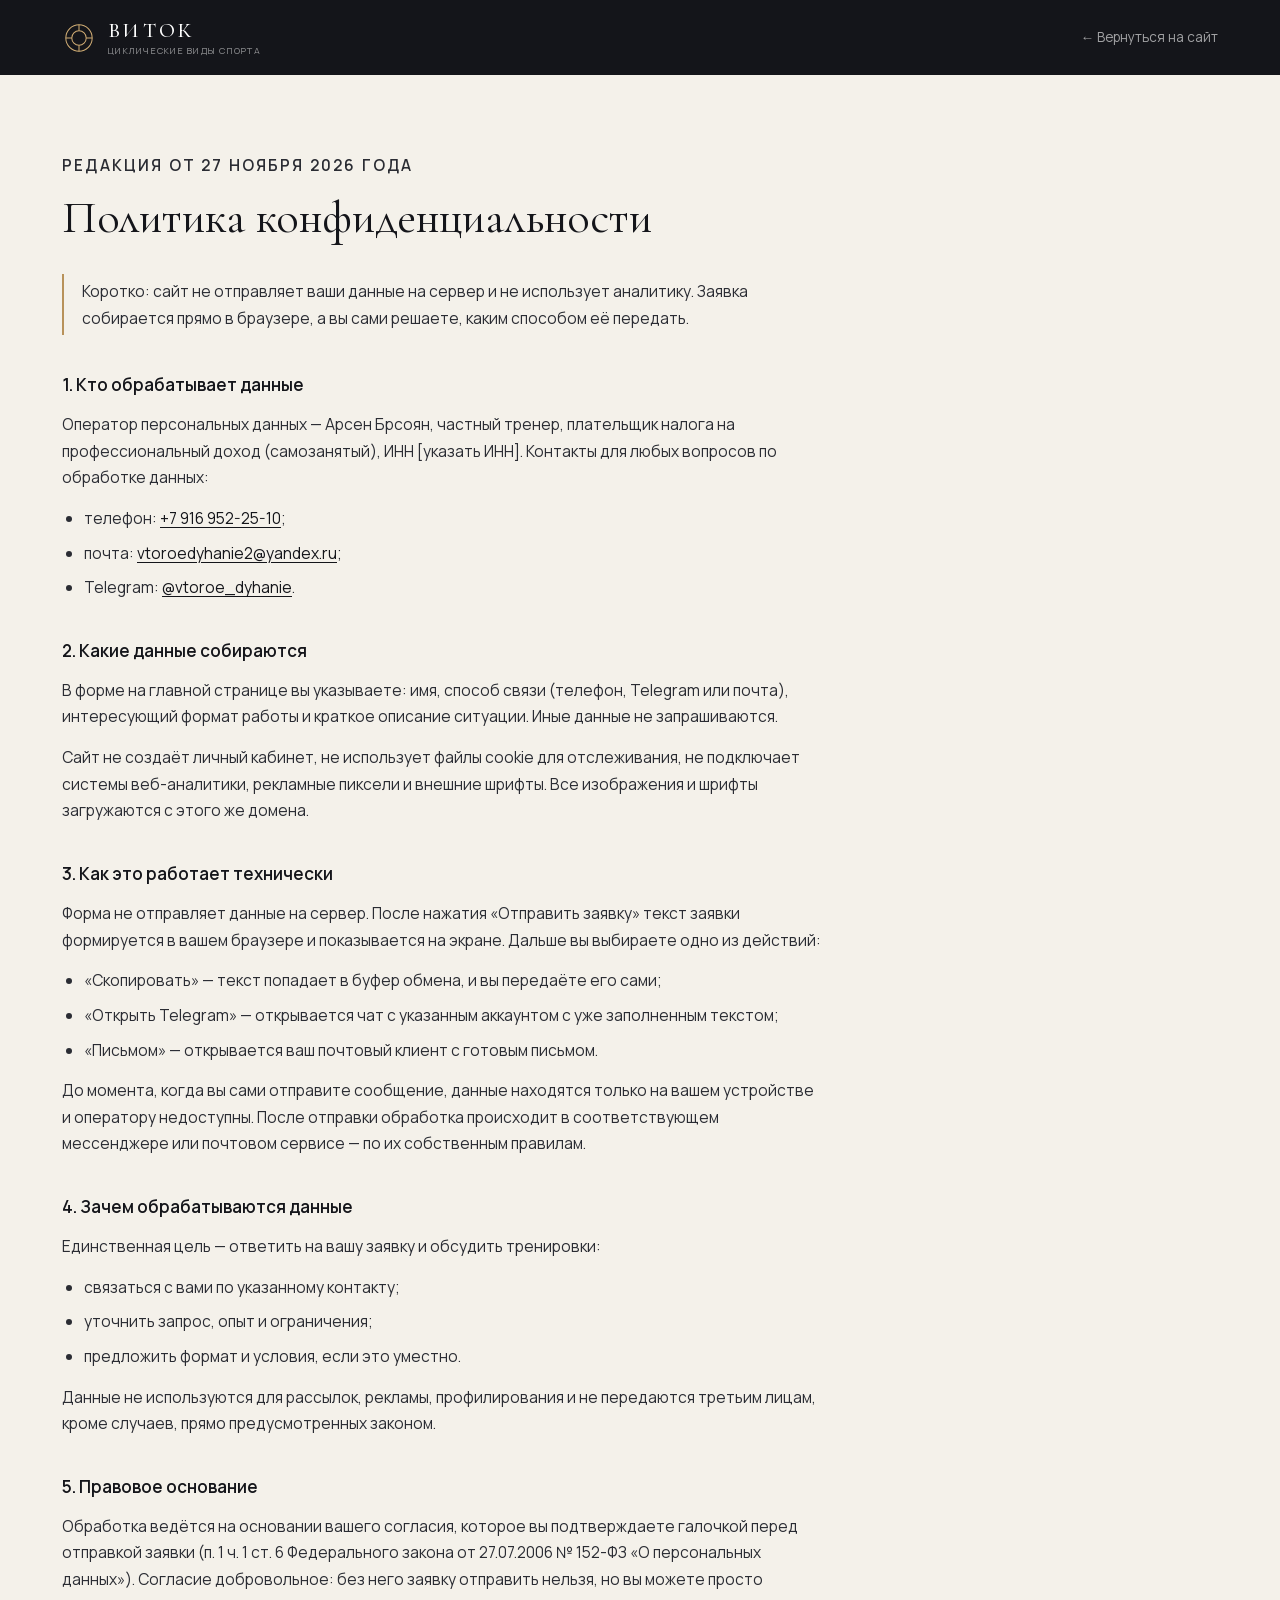
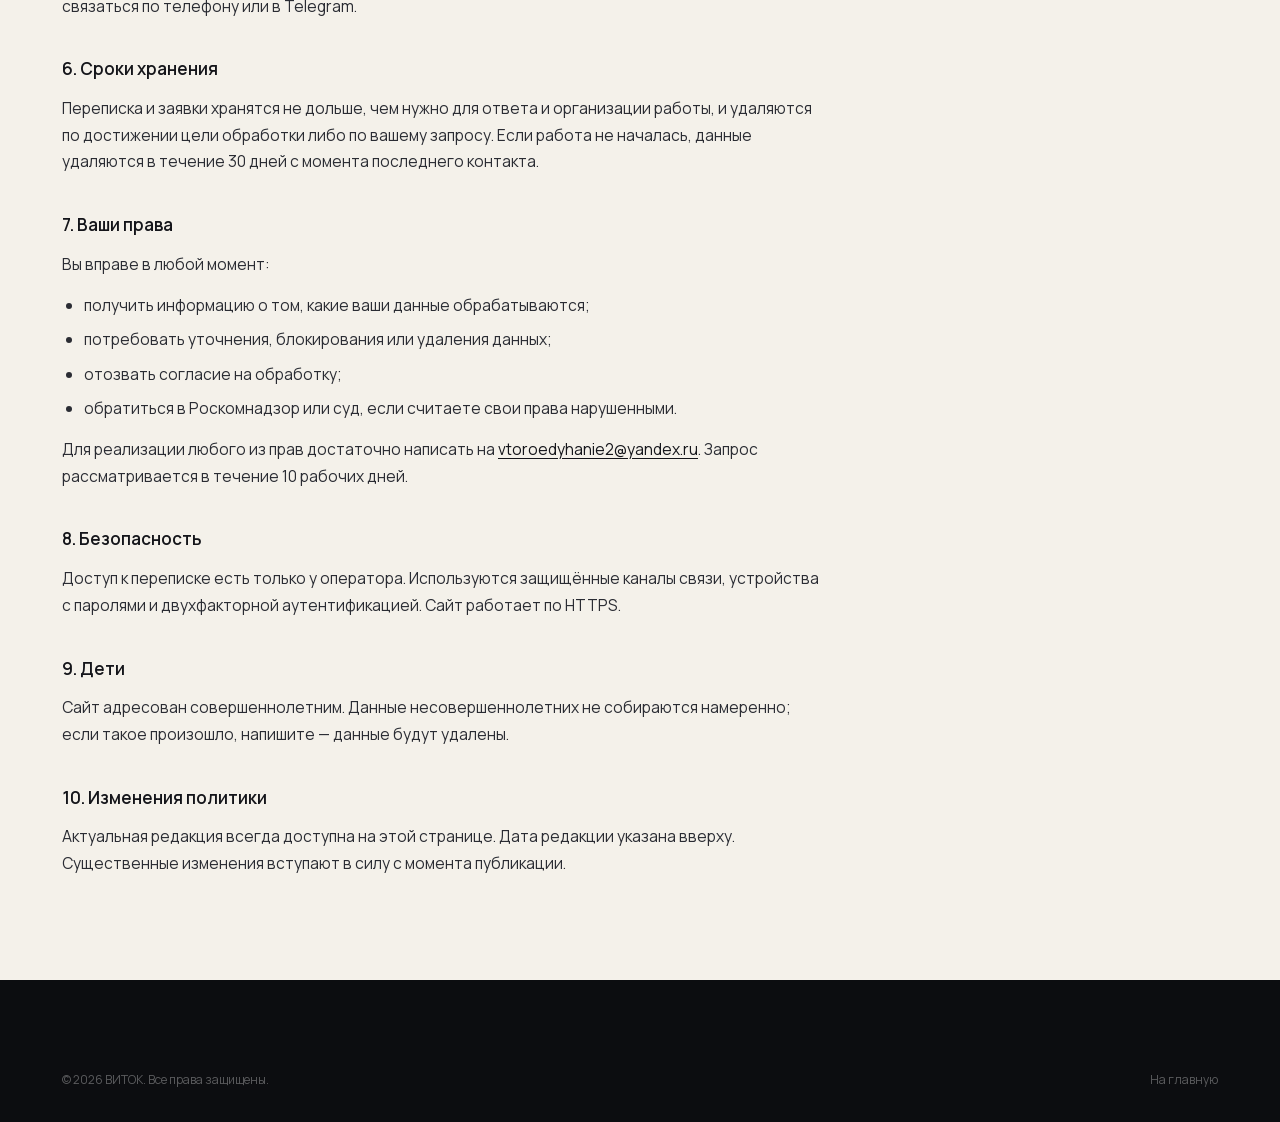
==== commit da78de6c: "Политика конфиденциальности: цель обработки — тренировки, а не разговор" ====
--- a/privacy.html
+++ b/privacy.html
@@ -87,7 +87,7 @@
       </p>
 
       <h2>4. Зачем обрабатываются данные</h2>
-      <p>Единственная цель — ответить на вашу заявку и обсудить возможную работу:</p>
+      <p>Единственная цель — ответить на вашу заявку и обсудить тренировки:</p>
       <ul>
         <li>связаться с вами по указанному контакту;</li>
         <li>уточнить запрос, опыт и ограничения;</li>
--- a/assets/css/style.css
+++ b/assets/css/style.css
@@ -180,7 +180,7 @@
 .nav {
   display: flex;
   align-items: center;
-  gap: 26px;
+  gap: 22px;
   margin-left: auto;
 }
 
@@ -189,6 +189,7 @@
   color: rgba(255, 255, 255, 0.72);
   transition: color 0.2s;
   letter-spacing: 0.01em;
+  white-space: nowrap;
 }
 
 .nav a:hover { color: #fff; }
@@ -559,6 +560,46 @@
   line-height: 1.4;
   color: var(--ink);
   max-width: 720px;
+}
+
+/* ---------- Не зал ---------- */
+
+.table--dark { border-top-color: rgba(255, 255, 255, 0.16); }
+
+.table--dark .table__row { border-bottom-color: rgba(255, 255, 255, 0.12); }
+
+.table--dark .table__row span:first-child { color: #fff; }
+
+.table--dark .table__row span:last-child { color: var(--brass-l); }
+
+.versus {
+  display: grid;
+  grid-template-columns: 1fr 1fr;
+  gap: clamp(32px, 5vw, 72px);
+  margin-top: clamp(44px, 5vw, 72px);
+}
+
+.versus__title {
+  font-family: var(--serif);
+  font-weight: 400;
+  font-size: clamp(21px, 2.2vw, 28px);
+  color: #fff;
+  margin: 0 0 24px;
+  padding-bottom: 14px;
+  border-bottom: 1px solid rgba(255, 255, 255, 0.14);
+}
+
+.check--light li { color: var(--muted-l); font-size: 16px; }
+
+.versus__note {
+  margin: clamp(38px, 4vw, 56px) 0 0;
+  font-family: var(--serif);
+  font-size: clamp(19px, 2vw, 25px);
+  line-height: 1.45;
+  color: #fff;
+  max-width: 820px;
+  padding-left: 24px;
+  border-left: 2px solid var(--brass);
 }
 
 /* ---------- Дисциплины ---------- */
@@ -1408,7 +1449,9 @@
 /* ---------- Адаптив ---------- */
 
 @media (max-width: 1080px) {
-  .nav { gap: 18px; }
+  .nav { gap: 15px; }
+  .nav a { font-size: 12.5px; }
+  .nav__cta { padding: 9px 14px; font-size: 12px !important; }
   .header__phone { display: none; }
   .about { grid-template-columns: 1fr; }
   .about__media { position: static; max-width: 440px; }
@@ -1418,6 +1461,8 @@
 }
 
 @media (max-width: 900px) {
+  .versus { grid-template-columns: 1fr; gap: 40px; }
+  .versus__note { padding-left: 18px; }
   .nav {
     position: fixed;
     inset: 0 0 auto 0;
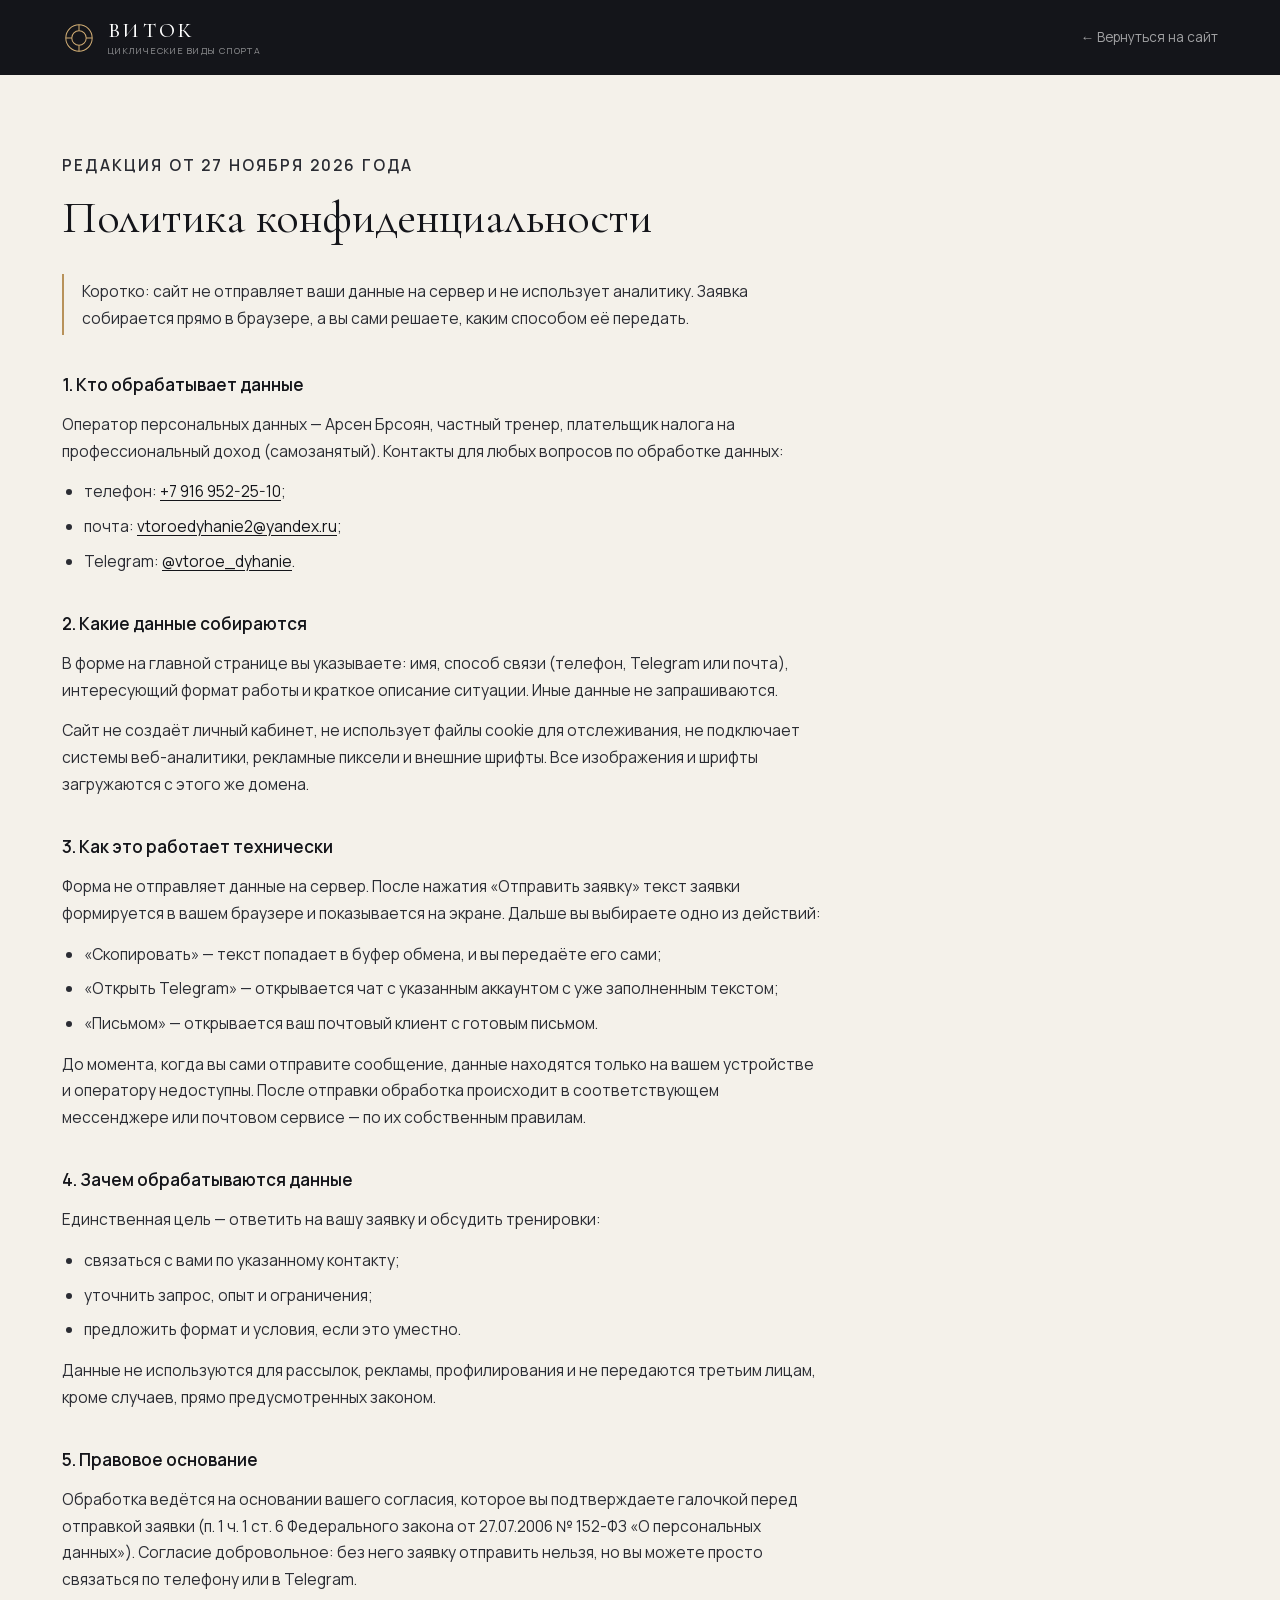
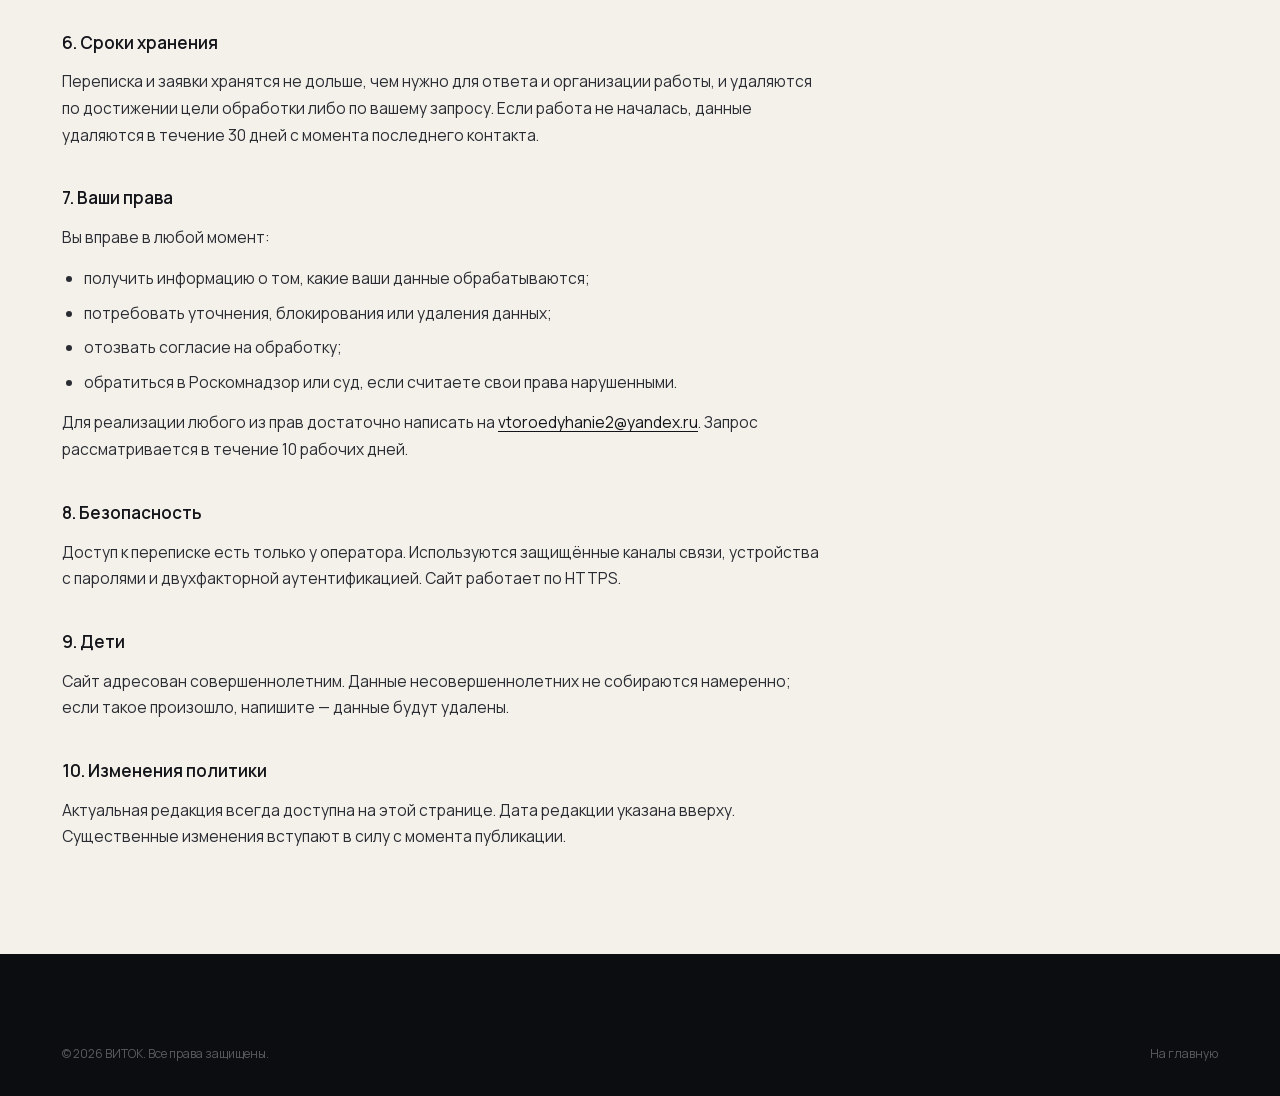
==== commit 4c5da2bc: "Убраны видимые заглушки: регалии в блоке об авторе и ИНН в политике" ====
--- a/privacy.html
+++ b/privacy.html
@@ -48,7 +48,7 @@
       <h2>1. Кто обрабатывает данные</h2>
       <p>
         Оператор персональных данных — Арсен Брсоян, частный тренер, плательщик налога
-        на профессиональный доход (самозанятый), ИНН [указать ИНН]. Контакты для любых
+        на профессиональный доход (самозанятый). Контакты для любых
         вопросов по обработке данных:
       </p>
       <ul>
--- a/assets/css/style.css
+++ b/assets/css/style.css
@@ -766,7 +766,7 @@
   display: grid;
   grid-template-columns: repeat(3, 1fr);
   gap: 20px;
-  align-items: start;
+  align-items: stretch;
 }
 
 .price {
@@ -849,6 +849,25 @@
 
 .price--feature .price__list li { color: var(--muted-l); }
 
+.price__sub {
+  margin: -8px 0 26px;
+  padding-top: 20px;
+  border-top: 1px solid var(--line);
+}
+
+.price__sub-title {
+  font-size: 10px;
+  letter-spacing: 0.16em;
+  text-transform: uppercase;
+  color: var(--brass);
+  margin: 0 0 14px;
+  font-weight: 600;
+}
+
+.price__list--sub { margin-bottom: 0; flex: 0 0 auto; }
+
+.price__list--sub li { font-size: 13.5px; margin-bottom: 11px; }
+
 .price__list li::before {
   content: "";
   position: absolute;
@@ -940,14 +959,6 @@
   font-size: 13px;
   color: var(--muted);
   line-height: 1.5;
-}
-
-.about__note {
-  font-size: 13.5px !important;
-  color: var(--muted-l) !important;
-  border-left: 2px solid var(--line);
-  padding-left: 16px;
-  margin-top: 28px !important;
 }
 
 /* ---------- Принципы ---------- */
